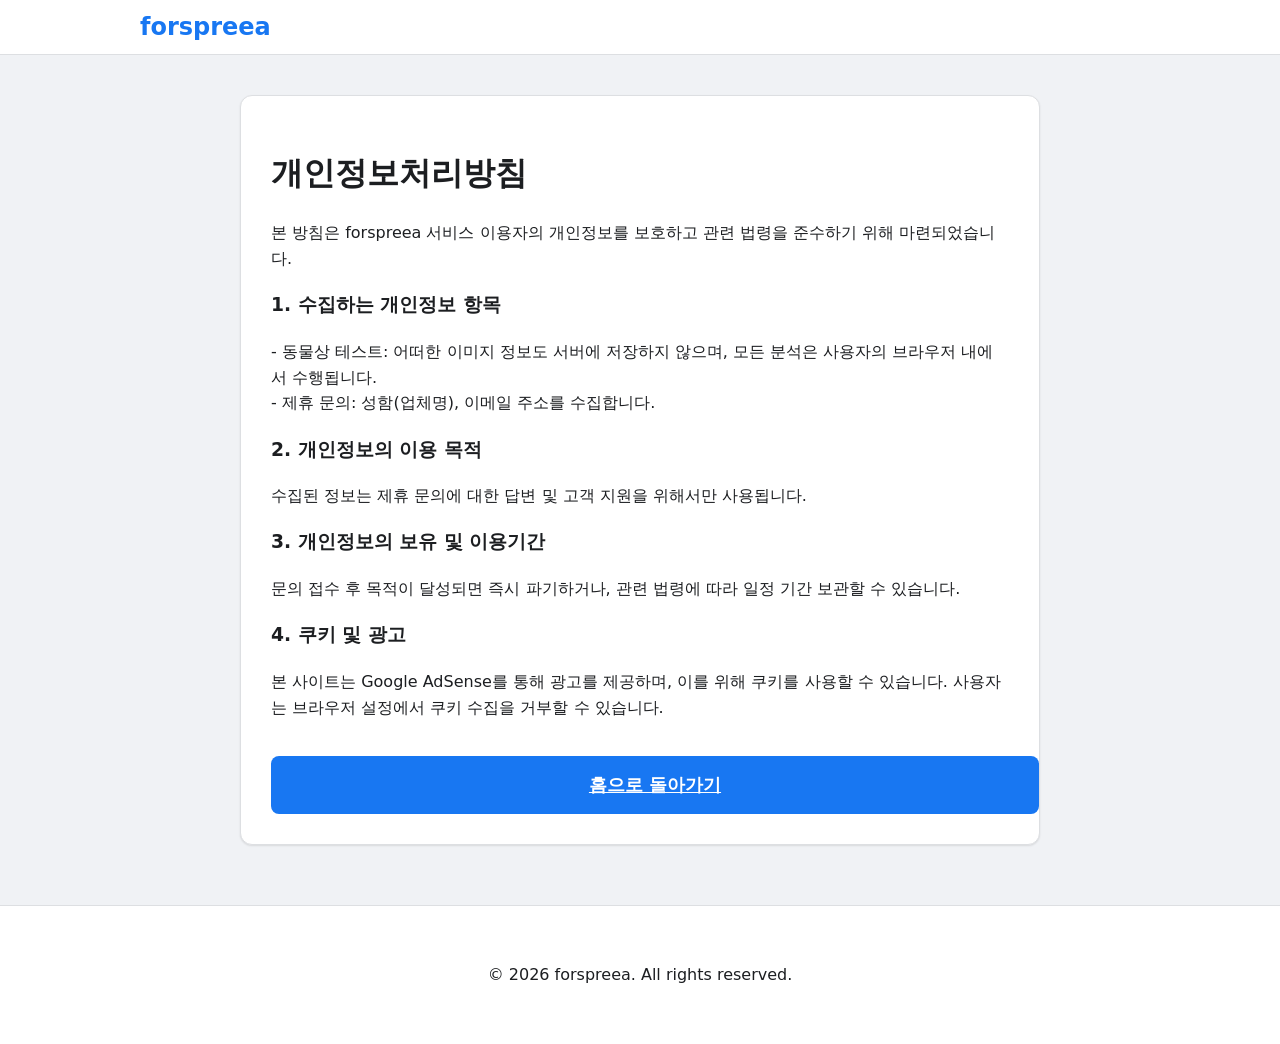
==== privacy.html @ 780ef43d "Optimize website for AdSense approval: add navigation, content, and privacy policy" ====
<!doctype html>
<html lang="ko">
<head>
  <meta charset="UTF-8" />
  <meta name="viewport" content="width=device-width, initial-scale=1.0" />
  <title>개인정보처리방침 - forspreea</title>
  <link href='/style.css' rel='stylesheet'>
</head>
<body>
  <nav class="navbar">
    <div class="nav-container">
      <a href="/" class="nav-logo">forspreea</a>
    </div>
  </nav>

  <div class="container card" style="margin-top: 40px; text-align: left;">
    <h1>개인정보처리방침</h1>
    <p>본 방침은 forspreea 서비스 이용자의 개인정보를 보호하고 관련 법령을 준수하기 위해 마련되었습니다.</p>
    
    <h3>1. 수집하는 개인정보 항목</h3>
    <p>- 동물상 테스트: 어떠한 이미지 정보도 서버에 저장하지 않으며, 모든 분석은 사용자의 브라우저 내에서 수행됩니다.<br>
    - 제휴 문의: 성함(업체명), 이메일 주소를 수집합니다.</p>

    <h3>2. 개인정보의 이용 목적</h3>
    <p>수집된 정보는 제휴 문의에 대한 답변 및 고객 지원을 위해서만 사용됩니다.</p>

    <h3>3. 개인정보의 보유 및 이용기간</h3>
    <p>문의 접수 후 목적이 달성되면 즉시 파기하거나, 관련 법령에 따라 일정 기간 보관할 수 있습니다.</p>

    <h3>4. 쿠키 및 광고</h3>
    <p>본 사이트는 Google AdSense를 통해 광고를 제공하며, 이를 위해 쿠키를 사용할 수 있습니다. 사용자는 브라우저 설정에서 쿠키 수집을 거부할 수 있습니다.</p>

    <a href="/" class="submit-btn" style="display: inline-block; text-align: center; margin-top: 20px;">홈으로 돌아가기</a>
  </div>

  <footer class="footer">
    <p>&copy; 2026 forspreea. All rights reserved.</p>
  </footer>
</body>
</html>
---- style.css ----
:root {
  --bg-color: #f0f2f5;
  --text-color: #1c1e21;
  --card-bg: #ffffff;
  --border-color: #dddfe2;
  --button-bg: #1877f2;
  --button-text: #ffffff;
  --input-bg: #ffffff;
  --nav-bg: #ffffff;
  --footer-bg: #ffffff;
}

[data-theme='dark'] {
  --bg-color: #18191a;
  --text-color: #e4e6eb;
  --card-bg: #242526;
  --border-color: #3e4042;
  --button-bg: #2d88ff;
  --button-text: #ffffff;
  --input-bg: #3a3b3c;
  --nav-bg: #242526;
  --footer-bg: #242526;
}

body {
  background-color: var(--bg-color);
  color: var(--text-color);
  transition: background-color 0.3s, color 0.3s;
  font-family: 'Pretendard', -apple-system, BlinkMacSystemFont, system-ui, Roboto, sans-serif;
  margin: 0;
  padding: 0;
  line-height: 1.6;
}

/* Navbar */
.navbar {
  position: sticky;
  top: 0;
  background-color: var(--nav-bg);
  border-bottom: 1px solid var(--border-color);
  z-index: 1000;
  padding: 0.5rem 0;
}

.nav-container {
  max-width: 1000px;
  margin: 0 auto;
  display: flex;
  justify-content: space-between;
  align-items: center;
  padding: 0 20px;
}

.nav-logo {
  font-size: 1.5rem;
  font-weight: 800;
  color: var(--button-bg);
  text-decoration: none;
}

.nav-menu {
  list-style: none;
  display: flex;
  align-items: center;
  gap: 20px;
  margin: 0;
  padding: 0;
}

.nav-menu a {
  text-decoration: none;
  color: var(--text-color);
  font-weight: 600;
  font-size: 0.9rem;
  transition: color 0.2s;
}

.nav-menu a:hover {
  color: var(--button-bg);
}

.theme-btn {
  padding: 6px 12px;
  font-size: 0.8rem;
}

/* Container */
.container {
  width: 100%;
  max-width: 800px;
  margin: 0 auto;
  padding: 40px 20px;
  box-sizing: border-box;
}

.hero-section {
  text-align: center;
  margin-bottom: 40px;
}

.hero-section h1 {
  font-size: 2.5rem;
  margin-bottom: 10px;
}

.card {
  background-color: var(--card-bg);
  padding: 30px;
  border-radius: 12px;
  box-shadow: 0 1px 2px rgba(0, 0, 0, 0.1);
  border: 1px solid var(--border-color);
  margin-bottom: 30px;
}

h2 {
  margin-top: 0;
  margin-bottom: 20px;
  border-left: 5px solid var(--button-bg);
  padding-left: 15px;
  text-align: left;
}

.description {
  margin-bottom: 20px;
  opacity: 0.9;
}

/* Test Section */
.upload-container {
  margin: 30px 0;
}

#image-upload { display: none; }

.upload-label {
  display: inline-block;
  padding: 15px 30px;
  background-color: #28a745;
  color: white;
  border-radius: 8px;
  cursor: pointer;
  font-weight: 700;
  font-size: 1.1rem;
}

#image-preview-container {
  margin: 20px auto;
  border-radius: 12px;
  overflow: hidden;
  max-width: 400px;
  border: 1px solid var(--border-color);
}

#image-preview { width: 100%; height: auto; display: block; }

/* Info List */
.info-list {
  padding-left: 20px;
  margin-bottom: 0;
}

.info-list li {
  margin-bottom: 10px;
}

/* Form */
.form-group { margin-bottom: 20px; text-align: left; }
label { display: block; margin-bottom: 8px; font-weight: 600; }
input, textarea {
  width: 100%; padding: 12px; border: 1px solid var(--border-color);
  border-radius: 8px; background-color: var(--input-bg);
  color: var(--text-color); font-size: 1rem; box-sizing: border-box;
}

.submit-btn {
  width: 100%; padding: 15px; background-color: var(--button-bg);
  color: white; border: none; border-radius: 8px; font-weight: 700;
  font-size: 1.1rem; cursor: pointer;
}

/* Ad container */
.ad-container { margin-bottom: 30px; text-align: center; overflow: hidden; }

/* Result Bar */
.result-bar-wrapper { display: flex; align-items: center; gap: 15px; margin-bottom: 10px; }
.result-label { width: 80px; font-weight: 700; }
.bar-container { flex-grow: 1; height: 24px; background-color: #e9ecef; border-radius: 12px; overflow: hidden; }
.bar-fill { height: 100%; background-color: var(--button-bg); transition: width 0.5s ease-out; }
.result-percent { width: 50px; font-weight: 700; text-align: right; }

/* Footer */
.footer {
  background-color: var(--footer-bg);
  border-top: 1px solid var(--border-color);
  padding: 40px 0;
  margin-top: 60px;
  text-align: center;
}

.footer-container { max-width: 1000px; margin: 0 auto; padding: 0 20px; }
.footer-links {
  list-style: none; padding: 0; display: flex; justify-content: center; gap: 20px; margin-top: 15px;
}
.footer-links a { text-decoration: none; color: var(--text-color); opacity: 0.7; font-size: 0.9rem; }
.footer-links a:hover { opacity: 1; color: var(--button-bg); }

@media (max-width: 600px) {
  .nav-menu { display: none; } /* Simplified for mobile */
  .hero-section h1 { font-size: 1.8rem; }
}
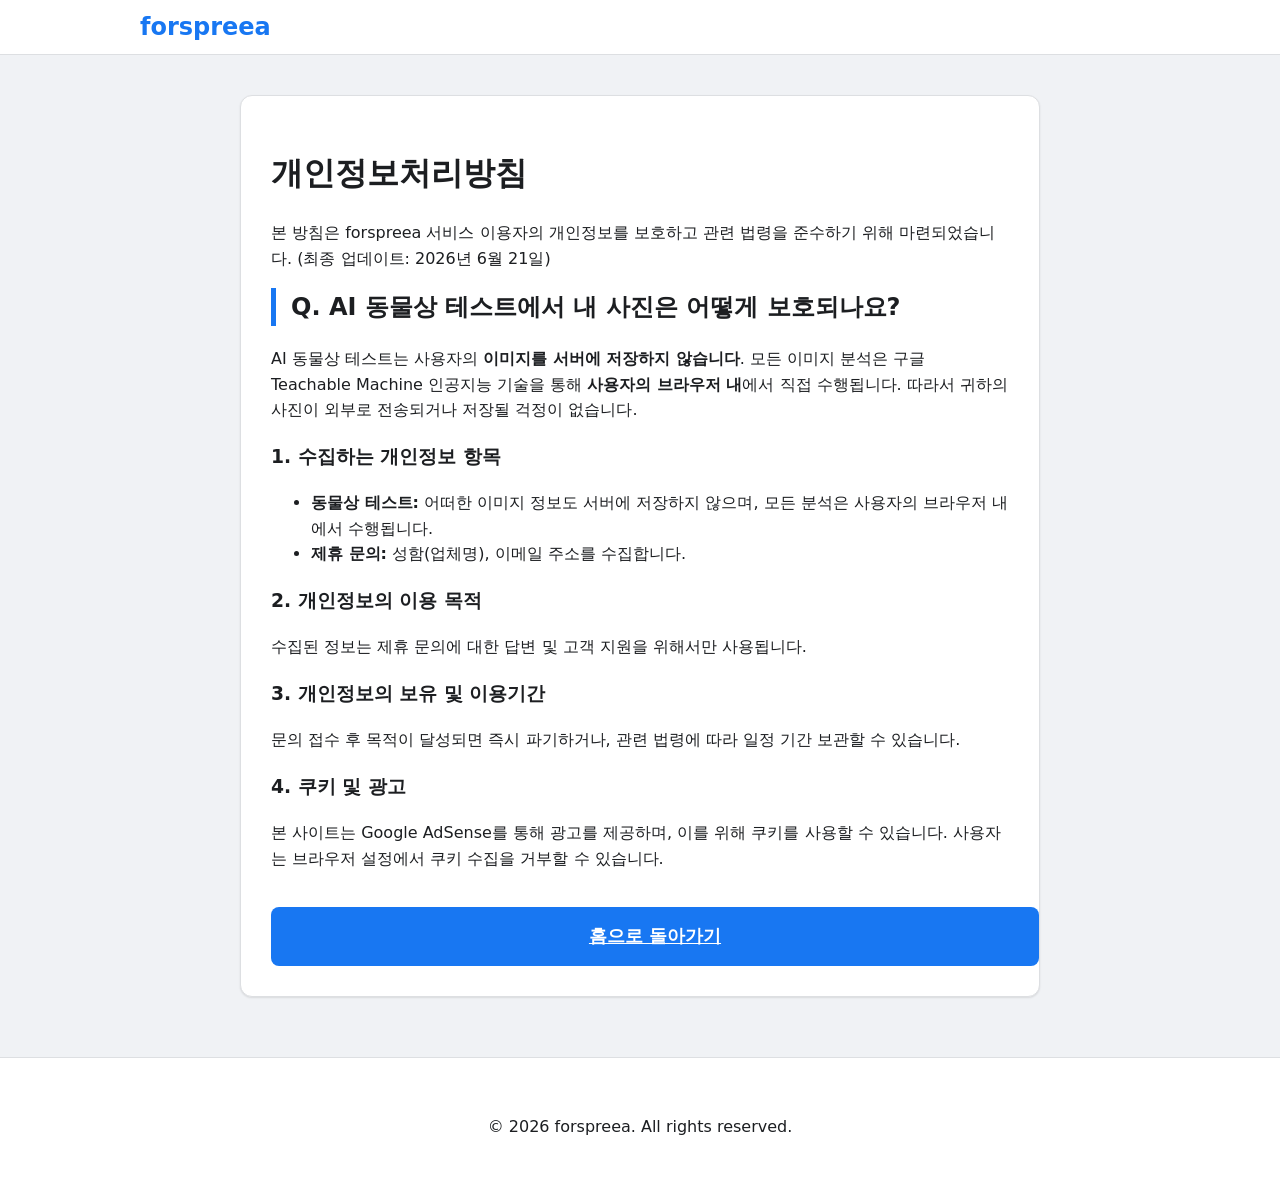
==== commit 0c70b054: "GEO 최적화: FAQ/HowTo/Breadcrumb 구조화 데이터, 대화형 콘텐츠, 사용자 중심 설명, 콘텐츠 최신화" ====
--- a/privacy.html
+++ b/privacy.html
@@ -3,8 +3,79 @@
 <head>
   <meta charset="UTF-8" />
   <meta name="viewport" content="width=device-width, initial-scale=1.0" />
-  <title>개인정보처리방침 - forspreea</title>
+  <title>개인정보처리방침 | AI 동물상 테스트 포스프리아(forspreea)</title>
+  
+  <!-- Canonical URL Redirect Script -->
+  <script>
+    if (window.location.hostname !== 'of-queen.pages.dev' && !window.location.hostname.includes('localhost') && !window.location.hostname.includes('127.0.0.1')) {
+      window.location.replace('https://of-queen.pages.dev' + window.location.pathname + window.location.search + window.location.hash);
+    }
+  </script>
+
+  <!-- Microsoft Clarity -->
+  <script type="text/javascript">
+      (function(c,l,a,r,i,t,y){
+          c[a]=c[a]||function(){(c[a].q=c[a].q||[]).push(arguments)};
+          t=l.createElement(r);t.async=1;t.src="https://www.clarity.ms/tag/"+i;
+          y=l.getElementsByTagName(r)[0];y.parentNode.insertBefore(t,y);
+      })(window, document, "clarity", "script", "x6h3uv84x6");
+  </script>
+  <!-- Google tag (gtag.js) -->
+  <script async src="https://www.googletagmanager.com/gtag/js?id=G-H92CZK5MM2"></script>
+  <script>
+    window.dataLayer = window.dataLayer || [];
+    function gtag(){dataLayer.push(arguments);}
+    gtag('js', new Date());
+
+    gtag('config', 'G-H92CZK5MM2');
+  </script>
+  <meta name="description" content="AI 동물상 테스트 포스프리아(forspreea)의 개인정보처리방침 페이지입니다. 2025-2026년 기준, 본 서비스는 이용자의 어떠한 이미지 정보도 서버에 저장하지 않으며 모든 AI 분석은 브라우저 내에서 안전하게 처리됩니다.">
+  <meta name="keywords" content="개인정보처리방침, AI 동물상 테스트, forspreea, 이미지 보호, 데이터 보안, 브라우저 분석">
+  <link rel="canonical" href="https://of-queen.pages.dev/privacy.html">
+
+  <!-- Open Graph / Facebook -->
+  <meta property="og:type" content="website">
+  <meta property="og:url" content="https://of-queen.pages.dev/privacy.html">
+  <meta property="og:title" content="개인정보처리방침 | AI 동물상 테스트 포스프리아(forspreea)">
+  <meta property="og:description" content="2025-2026 AI 동물상 테스트 포스프리아(forspreea)의 개인정보처리방침입니다. 이미지는 서버에 저장되지 않으며 모든 분석은 브라우저 내에서 처리됩니다.">
+  <meta property="og:image" content="https://of-queen.pages.dev/og_image.jpg">
+  <meta property="og:image:width" content="1200">
+  <meta property="og:image:height" content="675">
+  <meta property="og:image:type" content="image/jpeg">
+  <meta property="og:image:alt" content="forspreea AI 동물상 테스트 메인 이미지 (강아지상 vs 고양이상 분석)">
+  <meta property="og:site_name" content="forspreea">
+  <meta property="og:locale" content="ko_KR">
+  <meta property="article:published_time" content="2025-06-21T00:00:00+09:00">
+  <meta property="article:modified_time" content="2026-06-21T00:00:00+09:00">
+
+  <!-- Twitter -->
+  <meta name="twitter:card" content="summary_large_image">
+  <meta name="twitter:url" content="https://of-queen.pages.dev/privacy.html">
+  <meta name="twitter:title" content="개인정보처리방침 | AI 동물상 테스트 포스프리아(forspreea)">
+  <meta name="twitter:description" content="2025-2026 AI 동물상 테스트 포스프리아(forspreea)의 개인정보처리방침입니다. 이미지는 서버에 저장되지 않으며 모든 분석은 브라우저 내에서 처리됩니다.">
+  <meta name="twitter:image" content="https://of-queen.pages.dev/og_image.jpg">
+  <meta name="twitter:image:alt" content="forspreea AI 동물상 테스트 메인 이미지 (강아지상 vs 고양이상 분석)">
+
+  <!-- Structured Data -->
+  <script type="application/ld+json">
+  {
+    "@context": "https://schema.org",
+    "@type": "WebPage",
+    "name": "개인정보처리방침",
+    "description": "forspreea AI 동물상 테스트 서비스의 개인정보처리방침",
+    "datePublished": "2025-06-21",
+    "dateModified": "2026-06-21",
+    "publisher": {
+      "@type": "Organization",
+      "name": "forspreea"
+    }
+  }
+  </script>
+
   <link href='/style.css' rel='stylesheet'>
+  <link rel="shortcut icon" href="/favicon.ico" type="image/x-icon">
+  <link rel="icon" href="/favicon.ico" type="image/x-icon">
+  <link rel="apple-touch-icon" href="/favicon.ico">
 </head>
 <body>
   <nav class="navbar">
@@ -15,11 +86,16 @@
 
   <div class="container card" style="margin-top: 40px; text-align: left;">
     <h1>개인정보처리방침</h1>
-    <p>본 방침은 forspreea 서비스 이용자의 개인정보를 보호하고 관련 법령을 준수하기 위해 마련되었습니다.</p>
+    <p>본 방침은 forspreea 서비스 이용자의 개인정보를 보호하고 관련 법령을 준수하기 위해 마련되었습니다. (최종 업데이트: 2026년 6월 21일)</p>
+
+    <h2>Q. AI 동물상 테스트에서 내 사진은 어떻게 보호되나요?</h2>
+    <p>AI 동물상 테스트는 사용자의 <strong>이미지를 서버에 저장하지 않습니다</strong>. 모든 이미지 분석은 구글 Teachable Machine 인공지능 기술을 통해 <strong>사용자의 브라우저 내</strong>에서 직접 수행됩니다. 따라서 귀하의 사진이 외부로 전송되거나 저장될 걱정이 없습니다.</p>
     
     <h3>1. 수집하는 개인정보 항목</h3>
-    <p>- 동물상 테스트: 어떠한 이미지 정보도 서버에 저장하지 않으며, 모든 분석은 사용자의 브라우저 내에서 수행됩니다.<br>
-    - 제휴 문의: 성함(업체명), 이메일 주소를 수집합니다.</p>
+    <ul>
+      <li><strong>동물상 테스트:</strong> 어떠한 이미지 정보도 서버에 저장하지 않으며, 모든 분석은 사용자의 브라우저 내에서 수행됩니다.</li>
+      <li><strong>제휴 문의:</strong> 성함(업체명), 이메일 주소를 수집합니다.</li>
+    </ul>
 
     <h3>2. 개인정보의 이용 목적</h3>
     <p>수집된 정보는 제휴 문의에 대한 답변 및 고객 지원을 위해서만 사용됩니다.</p>
--- a/style.css
+++ b/style.css
@@ -208,3 +208,152 @@
   .nav-menu { display: none; } /* Simplified for mobile */
   .hero-section h1 { font-size: 1.8rem; }
 }
+
+/* FAQ Section */
+.faq-section {
+  text-align: left;
+}
+
+.faq-item {
+  margin-bottom: 24px;
+  padding-bottom: 24px;
+  border-bottom: 1px solid var(--border-color);
+}
+
+.faq-item:last-child {
+  border-bottom: none;
+  margin-bottom: 0;
+  padding-bottom: 0;
+}
+
+.faq-item h3 {
+  font-size: 1.05rem;
+  margin-bottom: 8px;
+  color: var(--button-bg);
+}
+
+.faq-item p {
+  margin: 0;
+  line-height: 1.7;
+  opacity: 0.9;
+}
+
+.hero-subtitle {
+  font-size: 1.15rem;
+  margin-bottom: 8px;
+}
+
+.hero-meta {
+  font-size: 0.85rem;
+  opacity: 0.7;
+  margin-top: 0;
+}
+
+/* Share Buttons */
+.share-container {
+  margin-top: 30px;
+  padding-top: 25px;
+  border-top: 1px dashed var(--border-color);
+  text-align: center;
+}
+
+.share-container h3 {
+  margin-top: 0;
+  margin-bottom: 15px;
+  font-size: 1.2rem;
+}
+
+.share-buttons {
+  display: grid;
+  grid-template-columns: repeat(4, 1fr);
+  gap: 10px;
+  max-width: 500px;
+  margin: 0 auto;
+}
+
+.share-btn {
+  display: flex;
+  flex-direction: column;
+  align-items: center;
+  gap: 8px;
+  padding: 12px 8px;
+  border: 1px solid var(--border-color);
+  border-radius: 10px;
+  background-color: var(--card-bg);
+  color: var(--text-color);
+  font-size: 0.85rem;
+  font-weight: 600;
+  cursor: pointer;
+  transition: transform 0.2s, background-color 0.2s, border-color 0.2s;
+  box-sizing: border-box;
+}
+
+.share-btn:hover {
+  transform: translateY(-2px);
+  background-color: var(--bg-color);
+}
+
+.share-icon {
+  font-size: 1.5rem;
+}
+
+.share-btn.kakao-btn {
+  border-color: #fee500;
+  background-color: #fee500;
+  color: #191919;
+}
+.share-btn.kakao-btn:hover {
+  background-color: #fdd835;
+}
+
+.share-btn.twitter-btn {
+  border-color: var(--border-color);
+}
+.share-btn.twitter-btn:hover {
+  background-color: rgba(29, 161, 242, 0.1);
+  border-color: #1da1f2;
+}
+
+.share-btn.facebook-btn {
+  border-color: var(--border-color);
+}
+.share-btn.facebook-btn:hover {
+  background-color: rgba(24, 119, 242, 0.1);
+  border-color: #1877f2;
+}
+
+.share-btn.copy-btn {
+  border-color: var(--border-color);
+}
+.share-btn.copy-btn:hover {
+  background-color: rgba(24, 119, 242, 0.1);
+  border-color: var(--button-bg);
+}
+
+@media (max-width: 480px) {
+  .share-buttons {
+    grid-template-columns: repeat(2, 1fr);
+  }
+}
+
+/* Toast Notification */
+.toast {
+  position: fixed;
+  bottom: 30px;
+  left: 50%;
+  transform: translateX(-50%) translateY(100px);
+  background-color: rgba(0, 0, 0, 0.85);
+  color: #ffffff;
+  padding: 12px 24px;
+  border-radius: 30px;
+  font-size: 0.95rem;
+  font-weight: 600;
+  z-index: 2000;
+  transition: transform 0.3s cubic-bezier(0.175, 0.885, 0.32, 1.275);
+  pointer-events: none;
+  box-shadow: 0 4px 12px rgba(0,0,0,0.15);
+}
+
+.toast.show {
+  transform: translateX(-50%) translateY(0);
+}
